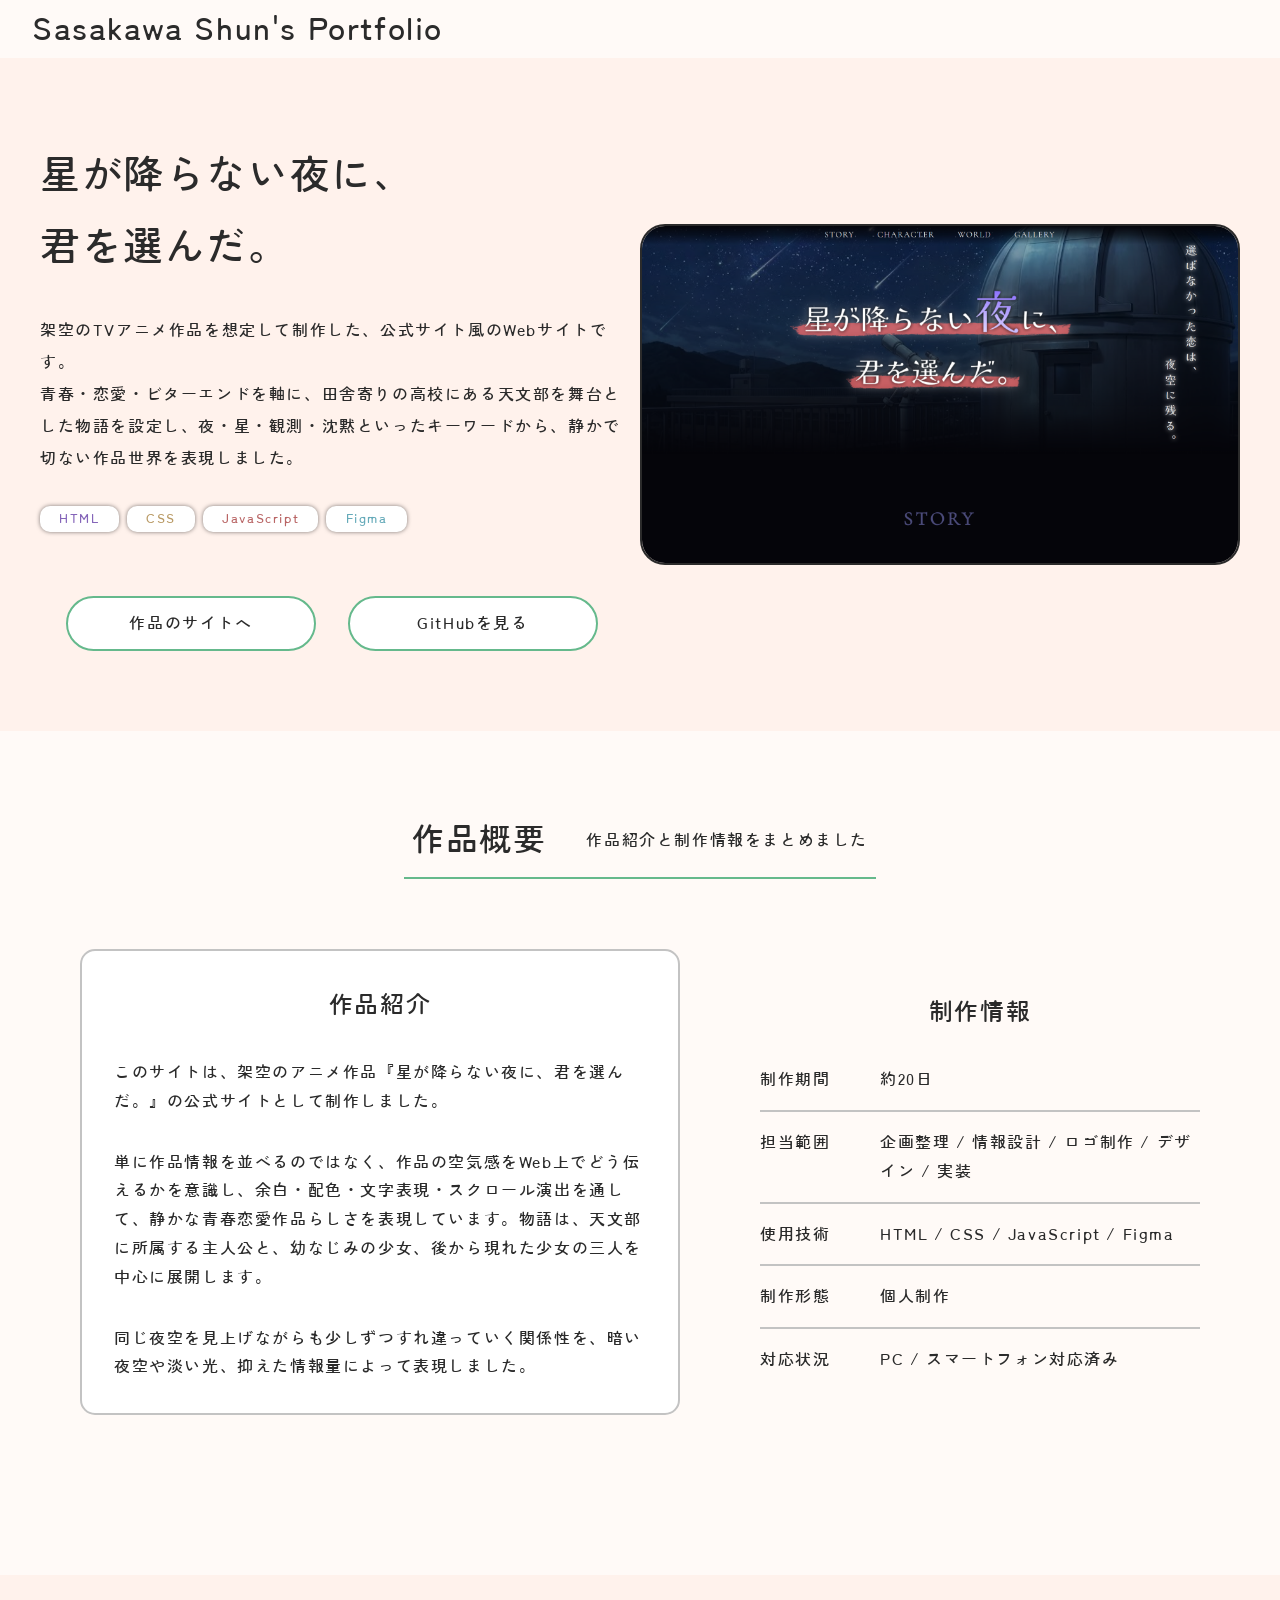
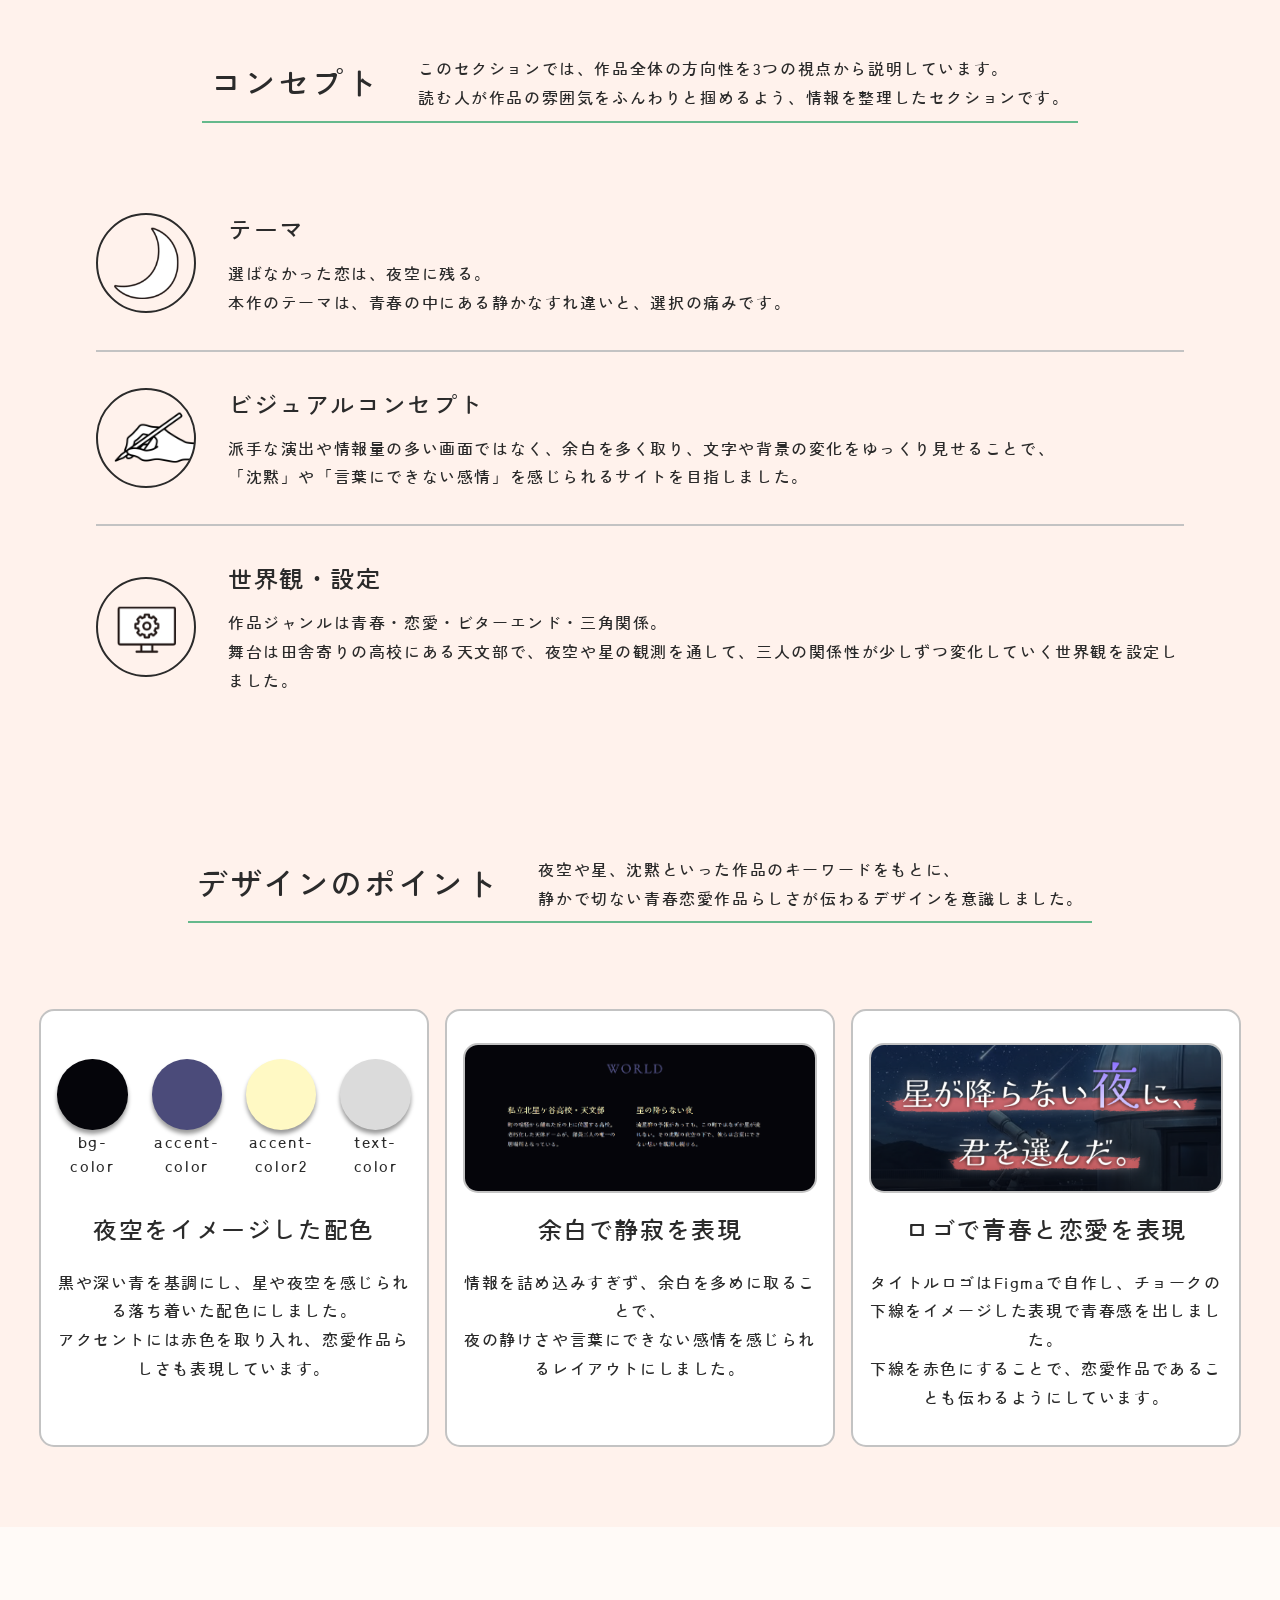
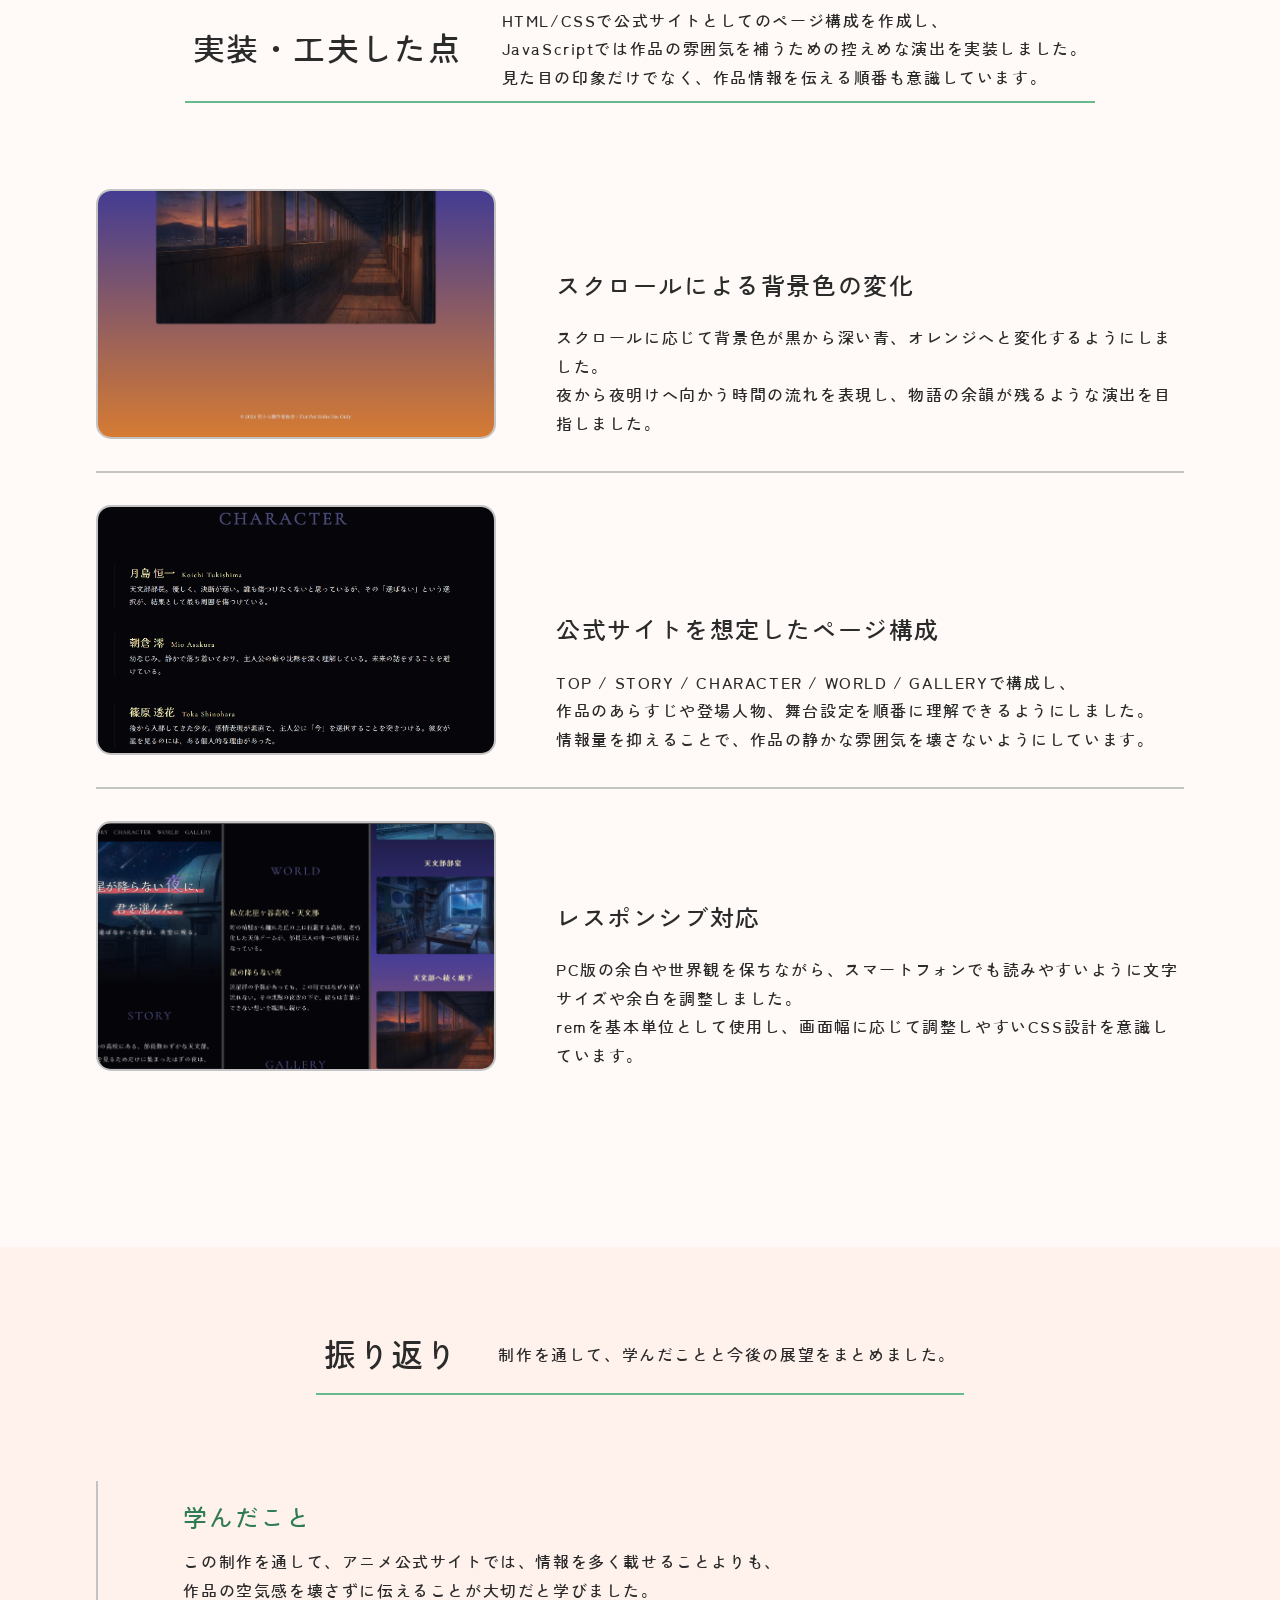
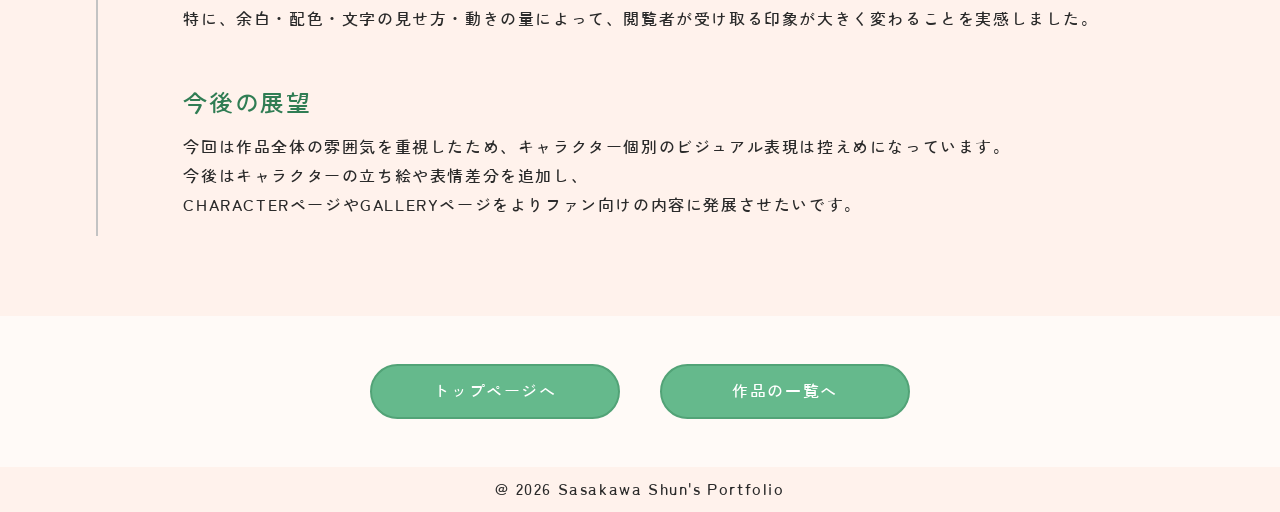
==== work-hosikimi.html @ 23221637 "Add work-hosikimi.html" ====
<!DOCTYPE html>
<html lang="ja">
    <head>
        <meta charset="UTF-8">
        <meta name="viewport" content="width=device-width, initial-scale=1.0">
        <title>星が降らない夜に、君を選んだ。 | Sasakawa Shun's Portfolio</title>
        <link rel="stylesheet" href="css/style.css">
        <link rel="stylesheet" href="css/work-detail.css">
        <script src="js/main.js"></script>
        <meta name="description" content="架空アニメ作品のHP『星が降らない夜に、君を選んだ。』の作品詳細ページです。作品概要、課題設定、検索体験の工夫、実装内容、制作を通して学んだことを掲載しています。">
    </head>
    <body>
        <header class="header"><a href="index.html"><span class="header__title">Sasakawa Shun's Portfolio</span></a></header>
        <main>
            <section class="hero background--change work-detail-hero" id="hero">
                <div class="hero__inner">
                    <div class="hero__body work-detail-hero__body">
                        <!-- <a class="hero__top--button" href="index.html">
                            <div class="top--button__inner">
                                <span class="top--button__text">Top</span>
                                <img src="images/Arrow 1.svg" alt="">
                            </div>
                        </a> -->
                        <div class="hero__sentence work-detail-hero__sentence">
                            <h1 class="hero__title work-detail-hero__title">星が降らない夜に、<br>君を選んだ。</h1>
                            <p class="hero__text">架空のTVアニメ作品を想定して制作した、公式サイト風のWebサイトです。<br class="pc-br">
                                青春・恋愛・ビターエンドを軸に、田舎寄りの高校にある天文部を舞台とした物語を設定し、夜・星・観測・沈黙といったキーワードから、静かで切ない作品世界を表現しました。
                            </p>
                            <div class="work-card__tags">
                                <span class="work-card__tag tag--html">HTML</span>
                                <span class="work-card__tag tag--css">CSS</span>
                                <span class="work-card__tag tag--js">JavaScript</span>
                                <span class="work-card__tag tag--figma">Figma</span>
                            </div>
                            <div class="hero__buttons work-detail-hero__buttons">
                                <a class="button button--reverse work-detail-hero__button" href="https://shun299.github.io/hosi_kimi/" target="_blank" rel="noopener noreferrer">作品のサイトへ</a>
                                <a class="button button--reverse work-detail-hero__button" href="https://github.com/Shun299/hosi_kimi" target="_blank" rel="noopener noreferrer">GitHubを見る</a>
                            </div>
                        </div>
                        <div class="hero__image work-detail-hero__image"><img src="images/hosikimi.png" alt="星が降らない夜に、君を選んだ。のスクリーンショット"></div>
                    </div>
                </div>
            </section>
            <section class="work-detail work-overview">
                <div class="section-heading work-detail__section-heading">
                    <h2 class="work-detail__section-heading--title">作品概要</h2>
                    <p>作品紹介と制作情報をまとめました</p>
                </div>
                <div class="work-overview__inner">
                    <div class="work-overview__intro">
                        <h3 class="work-overview__intro-title">作品紹介</h3>
                        <p class="work-overview__intro-text">このサイトは、架空のアニメ作品『星が降らない夜に、君を選んだ。』の公式サイトとして制作しました。</p>
                        <p class="work-overview__intro-text">単に作品情報を並べるのではなく、作品の空気感をWeb上でどう伝えるかを意識し、余白・配色・文字表現・スクロール演出を通して、静かな青春恋愛作品らしさを表現しています。物語は、天文部に所属する主人公と、幼なじみの少女、後から現れた少女の三人を中心に展開します。</p>
                        <p class="work-overview__intro-text">同じ夜空を見上げながらも少しずつすれ違っていく関係性を、暗い夜空や淡い光、抑えた情報量によって表現しました。</p>
                    </div>
                    <div class="work-overview__info">
                        <h3 class="work-overview__info-title">制作情報</h3>
                        <dl class="work-overview__list">
                            <div  class="work-overview__item">
                                <dt class="work-overview__term">制作期間</dt>
                                <dd class="work-overview__description">約20日</dd>
                            </div>
                            <div  class="work-overview__item">
                                <dt class="work-overview__term">担当範囲</dt>
                                <dd class="work-overview__description">企画整理 / 情報設計 / ロゴ制作 / デザイン / 実装</dd>
                            </div>
                            <div  class="work-overview__item">
                                <dt class="work-overview__term">使用技術</dt>
                                <dd class="work-overview__description">HTML / CSS / JavaScript / Figma</dd>
                            </div>
                            <div  class="work-overview__item">
                                <dt class="work-overview__term">制作形態</dt>
                                <dd class="work-overview__description">個人制作</dd>
                            </div>
                            <div  class="work-overview__item">
                                <dt class="work-overview__term">対応状況</dt>
                                <dd class="work-overview__description">PC / スマートフォン対応済み</dd>
                            </div>
                        </dl>
                    </div>
                </div>
            </section>
            <section class="work-detail background--change work-problem">
                <div class="section-heading work-detail__section-heading">
                    <h2 class="work-detail__section-heading--title">コンセプト</h2>
                    <p>このセクションでは、作品全体の方向性を3つの視点から説明しています。<br>読む人が作品の雰囲気をふんわりと掴めるよう、情報を整理したセクションです。
                    </p>
                </div>
                <div class="work-problem__inner">
                    <div class="work-problem__card">
                        <div class="work-problem__card--icon"><img src="images/hosikimi-theme.svg" alt=""></div>
                        <div class="work-problem__card--description">
                            <h3 class="work-problem__card--title">テーマ</h3>
                            <p class="work-problem__card--text">選ばなかった恋は、夜空に残る。<br>本作のテーマは、青春の中にある静かなすれ違いと、選択の痛みです。
                            </p>
                        </div>
                    </div>
                    <div class="work-problem__card">
                        <div class="work-problem__card--icon"><img src="images/hosikimi_pen.svg" alt=""></div>
                        <div class="work-problem__card--description">
                            <h3 class="work-problem__card--title">ビジュアルコンセプト</h3>
                            <p class="work-problem__card--text">派手な演出や情報量の多い画面ではなく、余白を多く取り、文字や背景の変化をゆっくり見せることで、<br>「沈黙」や「言葉にできない感情」を感じられるサイトを目指しました。
                            </p>
                        </div>
                    </div>
                    <div class="work-problem__card">
                        <div class="work-problem__card--icon"><img src="images/hosikimi-option.svg" alt=""></div>
                        <div class="work-problem__card--description">
                            <h3 class="work-problem__card--title">世界観・設定</h3>
                            <p class="work-problem__card--text">作品ジャンルは青春・恋愛・ビターエンド・三角関係。<br>舞台は田舎寄りの高校にある天文部で、夜空や星の観測を通して、三人の関係性が少しずつ変化していく世界観を設定しました。
                            </p>
                        </div>
                    </div>
                </div>
            </section>
            <section class="work-detail background--change work-design-feature">
                <div class="section-heading work-detail__section-heading">
                    <h2 class="work-detail__section-heading--title">デザインのポイント</h2>
                    <p>夜空や星、沈黙といった作品のキーワードをもとに、<br class="pc-br">静かで切ない青春恋愛作品らしさが伝わるデザインを意識しました。
                    </p>
                </div>
                <div class="work-design-feature__inner">
                    <div class="work-design-feature__card hover-lift">
                        <div class="work-design-feature__visual">
                            <div class="work-design-feature__color-palette">
                                <div class="work-design-feature__color-item">
                                    <span class="work-design-feature__color work-design-feature__color--hosikimi-bg"></span>
                                    <span class="work-design-feature__color-name">bg-<br>color</span>
                                </div>
                                <div class="work-design-feature__color-item">
                                    <span class="work-design-feature__color work-design-feature__color--hosikimi-accent"></span>
                                    <span class="work-design-feature__color-name">accent-<br>color</span>
                                </div>
                                <div class="work-design-feature__color-item">
                                    <span class="work-design-feature__color work-design-feature__color--hosikimi-accent2"></span>
                                    <span class="work-design-feature__color-name">accent-<br>color2</span>
                                </div>
                                <div class="work-design-feature__color-item">
                                    <span class="work-design-feature__color work-design-feature__color--hosikimi-text"></span>
                                    <span class="work-design-feature__color-name">text-<br>color</span>
                                </div>

                            </div>
                        </div>
                        <h3 class="work-design-feature__card--title">夜空をイメージした配色</h3>
                        <p class="work-design-feature__card--text">黒や深い青を基調にし、星や夜空を感じられる落ち着いた配色にしました。<br class="pc-br">
                            アクセントには赤色を取り入れ、恋愛作品らしさも表現しています。
                        </p>
                    </div>
                    <div class="work-design-feature__card hover-lift">
                        <div class="work-design-feature__visual">
                            <div class="work-design-feature__card--img"><img src="images/hosikimi-margin.png" alt="余白のスクリーンショット"></div>
                        </div>
                        <h3 class="work-design-feature__card--title">余白で静寂を表現</h3>
                        <p class="work-design-feature__card--text">情報を詰め込みすぎず、余白を多めに取ることで、<br class="pc-br">
                            夜の静けさや言葉にできない感情を感じられるレイアウトにしました。
                        </p>
                    </div>
                    <div class="work-design-feature__card hover-lift">
                        <div class="work-design-feature__visual">
                            <div class="work-design-feature__card--img"><img src="images/hosikimi_title.png" alt="星が降らない夜に、君を選んだ。のロゴのスクリーンショット"></div>
                        </div>
                        <h3 class="work-design-feature__card--title">ロゴで青春と恋愛を表現</h3>
                        <p class="work-design-feature__card--text">タイトルロゴはFigmaで自作し、チョークの下線をイメージした表現で青春感を出しました。<br class="pc-br">
                            下線を赤色にすることで、恋愛作品であることも伝わるようにしています。
                        </p>
                    </div>
                </div>
            </section>
            <section class="work-detail work-ingenuity">
                <div class="section-heading work-detail__section-heading">
                    <h2 class="work-detail__section-heading--title">実装・工夫した点</h2>
                    <p>HTML/CSSで公式サイトとしてのページ構成を作成し、<br class="pc-br">
                        JavaScriptでは作品の雰囲気を補うための控えめな演出を実装しました。<br class="pc-br">
                        見た目の印象だけでなく、作品情報を伝える順番も意識しています。
                    </p>
                </div>
                <div class="work-ingenuity__inner">
                    <div class="work-ingenuity__card">
                        <div class="work-ingenuity__card--img"><img src="images/change-background.png" alt="スクロールによる背景色の変化のスクリーンショット"></div>
                        <div class="work-ingenuity__card-body">
                            <h3 class="work-ingenuity__card--title">スクロールによる背景色の変化</h3>
                            <p class="work-ingenuity__card-text">スクロールに応じて背景色が黒から深い青、オレンジへと変化するようにしました。<br>
                                夜から夜明けへ向かう時間の流れを表現し、物語の余韻が残るような演出を目指しました。
                            </p>
                        </div>
                    </div>
                    <div class="work-ingenuity__card">
                        <div class="work-ingenuity__card--img"><img src="images/hosikimi-pages.png" alt="ページ構成のスクリーンショット"></div>
                        <div class="work-ingenuity__card-body">
                            <h3 class="work-ingenuity__card--title">公式サイトを想定したページ構成</h3>
                            <p class="work-ingenuity__card-text">TOP / STORY / CHARACTER / WORLD / GALLERYで構成し、<br class="pc-br">
                                作品のあらすじや登場人物、舞台設定を順番に理解できるようにしました。<br>
                                情報量を抑えることで、作品の静かな雰囲気を壊さないようにしています。
                            </p>
                        </div>
                    </div>
                    <div class="work-ingenuity__card">
                        <div class="work-ingenuity__card--img"><img src="images/hosikimi-smartphone.png" alt="レスポンシブ対応のスクリーンショット"></div>
                        <div class="work-ingenuity__card-body">
                            <h3 class="work-ingenuity__card--title">レスポンシブ対応</h3>
                            <p class="work-ingenuity__card-text">PC版の余白や世界観を保ちながら、スマートフォンでも読みやすいように文字サイズや余白を調整しました。<br>
                                remを基本単位として使用し、画面幅に応じて調整しやすいCSS設計を意識しています。
                            </p>
                        </div>
                    </div>
                </div>
            </section>
            <section class="work-detail background--change work-review">
                <div class="section-heading work-detail__section-heading">
                    <h2 class="work-detail__section-heading--title">振り返り</h2>
                    <p>制作を通して、学んだことと今後の展望をまとめました。</p>
                </div>
                <div class="work-review__inner">
                    <div class="work-review__learned">
                        <h3 class="work-review__title">学んだこと</h3>
                        <p class="work-review__text">この制作を通して、アニメ公式サイトでは、情報を多く載せることよりも、<br class="pc-br">
                            作品の空気感を壊さずに伝えることが大切だと学びました。<br>
                            特に、余白・配色・文字の見せ方・動きの量によって、閲覧者が受け取る印象が大きく変わることを実感しました。
                        </p>
                    </div>
                    <div class="work-review__future">
                        <h3 class="work-review__title">今後の展望</h3>
                        <p class="work-review__text">今回は作品全体の雰囲気を重視したため、キャラクター個別のビジュアル表現は控えめになっています。<br>
                            今後はキャラクターの立ち絵や表情差分を追加し、<br class="pc-br">
                            CHARACTERページやGALLERYページをよりファン向けの内容に発展させたいです。
                        </p>
                    </div>
                </div>
            </section>
            <div class="work-detail__buttons">
                <a class="button work-detail__button" href="index.html">トップページへ</a>
                <a class="button work-detail__button" href="index.html#works">作品の一覧へ</a>
            </div>
        </main>
        <footer class="footer background--change">@ 2026 Sasakawa Shun's Portfolio</footer>
    </body>
</html>
---- css/style.css ----
*,
*::before,
*::after {
    margin: 0;
    padding: 0;
    box-sizing: border-box;
}

@font-face {
    font-family: "Higure Gothic M";
    src: url("../fonts/HigureGothic-Medium.ttf") format("truetype");
}

:root {
    --color--bg: #FFFAF7;
    --color--bg-change: #FFF2EC;
    --color--text: #2B2B2B;
    --color--button: #65B98C;
    --color--button-text: #fff;
    --color--tag-html: #8565B9;
    --color--tag-css: #B99A65;
    --color--tag-js: #B96565;
    --color--tag-figma: #65AAB9;

    --font-main: "Higure Gothic M", sans-serif;

    --shadow-card: 0 0 4px 0 rgba(0, 0, 0, 0.5);
}

body {
    font-family: var(--font-main);
    color: var(--color--text);
    background-color: var(--color--bg);
    line-height: 1.8;
    letter-spacing: 0.1em;
    margin: 0;
}

h1,
h2,
h3,
h4,
h5,
h6 {
    font-size: inherit;
    font-weight: inherit;
}

img {
    max-width: 100%;
    height: auto;
    display: block;
}

a {
    color: inherit;
    text-decoration: none;
}

ul {
    list-style: none;
}

.header__title {
    font-size: 2rem;
    margin-left: 2rem;
}

.background--change {
    background-color: var(--color--bg-change);
}

section {
    padding: 5rem 0;
}

.hero {
    padding: 7rem 5rem;
}

.hero__inner {
    display: grid;
    gap: 5rem;
}

.hero__body {
    display: grid;
    gap: 1rem;
    grid-template-columns: minmax(0, 1fr) minmax(0, 440px);
    position: relative;
    align-items: center;
}

.hero__greeting {
    position: absolute;
    top: -30px;
    left: -50px;
}

.hero__title {
    font-size: 2.5rem;
    margin-bottom: 1.5rem;
}

.hero__text {
    line-height: 2;
}

.hero__image {
    position: relative;
    width: 440px;
    max-width: 100%;
    z-index: 1;
}

.top-hero__image::after {
    content: "";
    position: absolute;
    width: 400px;
    height: 350px;
    background-image: url(../images/pattern_hero.svg);
    background-repeat: no-repeat;
    background-size: contain;
    background-position: center;
    z-index: -1;
    top: -24px;
    right: -15px;
}

.hero__buttons {
    display: flex;
    flex-wrap: wrap;
    justify-content: center;
    gap: 3rem;
}

.button {
    background-color: var(--color--button);
    color: var(--color--button-text);
    display: inline-grid;
    place-items: center;
    min-width: 200px;
    min-height: 55px;
    border-radius: 500px;
    text-align: center;
    transition: transform 0.3s ease, box-shadow 0.3s ease;
    border: solid 2px #52A377;
}

.button:hover {
    transform: translateY(-3px);
    box-shadow: 0 8px 16px rgba(0, 0, 0, 0.2);
}

.button--reverse {
    background-color: var(--color--button-text);
    color: var(--color--text);
    border: solid 2px var(--color--button);
}

.section-heading {
    display: grid;
    justify-items: center;
}

.section-heading__label,
.work-card__tag {
    display: inline-grid;
    place-items: center;
    text-align: center;
    min-width: fit-content;
    color: var(--color--button);
    background-color: var(--color--button-text);
    padding: .1rem 1.2rem;
    border-radius: 10px;
    box-shadow: var(--shadow-card);
}

.section-heading__title {
    display: inline-block;
    font-size: 2rem;
    position: relative;
}

.section-heading__title::after {
    content: "";
    position: absolute;
    height: 2px;
    width: 100%;
    background-color: var(--color--button);
    bottom: -2px;
    left: 0;
}

.works {
    display: grid;
    place-items: center;
}

.works__list {
    display: grid;
    width: 100%;
    grid-template-columns: repeat(3, minmax(0, 400px));
    justify-content: center;
    gap: 1rem;
    margin: 4rem 0;
    padding: 0 1rem;
}

.work-card {
    width: 100%;
    max-width: 400px;
    padding: 1rem;
    background-color: var(--color--button-text);
    border-radius: 15px;
    border: 2px solid #C3C3C3;
    transition: transform 0.3s ease, box-shadow 0.3s ease;
}

.hover-lift:hover {
    transform: translateY(-4px);
    box-shadow: 0 8px 16px rgba(0, 0, 0, 0.2);
}

.work-card__image {
    border-radius: 15px;
    overflow: hidden;
}

.work-card__image img {
    width: 100%;
}

.work-card__body {
    display: grid;
    gap: 1rem;
    height: 100%;
    grid-template-rows: auto auto auto 1fr auto;
}

.work-card__tags {
    display: flex;
    flex-wrap: wrap;
    font-size: 13px;
    gap: .5rem;
}

.tag--html {
    color: var(--color--tag-html);
}

.tag--css {
    color: var(--color--tag-css);
}

.tag--js {
    color: var(--color--tag-js);
}

.tag--figma {
    color: var(--color--tag-figma);
}

.work-card__title {
    font-size: 1.5rem;
    position: relative;
    display: inline-block;
}

.work-card__title::after {
    content: "";
    position: absolute;
    height: 2px;
    width: 100%;
    background-color: var(--color--button);
    bottom: -2px;
    left: 0;
}

.work-card__buttons {
    display: flex;
    flex-wrap: wrap;
    gap: 1rem;
    margin-top: 1.5rem;
    justify-content: space-evenly;
    align-self: end;
}

.work-card__button {
    min-width: 170px;
}

.profile__card {
    display: grid;
    gap: 3rem;
    align-items: center;
    grid-template-columns: 200px 1fr;
    background-color: var(--color--button-text);
    border-radius: 15px;
    border: 2px solid #C3C3C3;
    margin: 4rem;
    padding: 3rem 2rem;
}

.profile__name {
    font-size: 2rem;
}

.profile__meta {
    margin-bottom: 3rem;
}

.skills__list {
    display: grid;
    grid-template-columns: repeat(3, minmax(0, 200px));
    place-content: center;
    gap: 2rem;
    padding: 5rem;
}

.skills__item {
    display: flex;
    gap: 1rem;
    padding: .5rem 1rem;
    height: fit-content;
    max-width: 200px;
    border: solid 2px #C3C3C3;
    border-radius: 15px;
    background-color: var(--color--button-text);
    align-items: center;
}

.skills__icon {
    height: 32px;
}

.contact__list {
    display: grid;
    grid-template-columns: 1fr 1fr;
    margin: 5rem 0;
    padding: 0 5rem;
    gap: 3rem;
}

.contact__item {
    display: grid;
    grid-template-columns: 70px 1fr;
    align-items: center;
    gap: 2rem;
    padding: 1rem 2rem;
    background-color: var(--color--bg);
    border: solid 2px var(--color--button);
    border-radius: 15px;
}

.contact__icon {
    height: 70px;
}

.contact__title {
    font-size: 1.5rem;
}

.contact__link {
    border-bottom: 1.5px solid var(--color--text);
}

.footer {
    text-align: center;
    padding: .5rem 0;
}

@media (max-width: 960px) {
    .header__title {
        display: inline-block;
        font-size: 1.5rem;
        margin-left: 1.5rem;
        margin-right: 1.5rem;
    }

    section {
        padding: 4rem 0;
    }

    .hero {
        padding: 5rem 2rem;
    }

    .hero__inner {
        gap: 3rem;
    }

    .hero__body {
        grid-template-columns: minmax(0, 1fr);
        justify-items: center;
        text-align: center;
    }

    .hero__sentence,
    .profile__body,
    .contact__body {
        min-width: 0;
    }

    .hero__greeting {
        left: 0;
        width: min(180px, 45vw);
    }

    .hero__title {
        font-size: clamp(2rem, 5vw, 2.5rem);
    }

    .hero__image {
        width: min(440px, 100%);
    }

    .top-hero__image::after {
        width: min(400px, 92vw);
        height: min(350px, 72vw);
        right: 0;
    }

    .hero__buttons {
        flex-wrap: wrap;
        gap: 1rem 1.5rem;
    }

    .button {
        min-width: min(200px, 100%);
        padding: 0.5rem 1.5rem;
    }

    .works__list {
        grid-template-columns: repeat(2, minmax(0, 400px));
        width: 100%;
        max-width: 860px;
        gap: 1.5rem;
    }

    .work-card {
        max-width: none;
    }

    .work-card__buttons {
        flex-wrap: wrap;
        gap: 1rem;
        justify-content: center;
    }

    .profile__card {
        grid-template-columns: minmax(120px, 180px) minmax(0, 1fr);
        margin: 4rem 2rem;
    }

    .skills__list {
        grid-template-columns: repeat(2, minmax(0, 220px));
        padding: 4rem 2rem;
    }

    .skills__item {
        width: 100%;
        max-width: none;
    }

    .contact__list {
        grid-template-columns: minmax(0, 1fr);
        padding: 0 2rem;
    }
}

@media (max-width: 640px) {
    body {
        line-height: 1.7;
        letter-spacing: 0.06em;
    }

    .header__title {
        font-size: 1.1rem;
        margin: 0.75rem 1rem;
    }

    section {
        padding: 3rem 0;
    }

    .section-heading__title {
        font-size: 1.6rem;
    }

    .hero {
        padding: 4rem 1rem;
    }

    .hero__inner {
        gap: 2.5rem;
    }

    .hero__body {
        gap: 2rem;
    }

    .hero__greeting {
        position: static;
        width: min(160px, 55vw);
        margin: 0 auto 1rem;
    }

    .hero__title {
        font-size: clamp(1.6rem, 8vw, 2rem);
        line-height: 1.5;
    }

    .hero__text {
        font-size: 0.95rem;
        line-height: 1.9;
        text-align: left;
    }

    .hero__image {
        width: min(360px, 100%);
    }

    .top-hero__image::after {
        width: 100%;
        height: 100%;
        top: -5%;
        right: 0;
    }

    .hero__buttons,
    .work-card__buttons {
        flex-direction: column;
        align-items: stretch;
    }

    .button,
    .work-card__button {
        width: 100%;
        min-width: 0;
        min-height: 50px;
    }

    .works__list {
        grid-template-columns: minmax(0, 1fr);
        margin: 3rem 0;
        padding: 0 1rem;
    }

    .work-card__tags {
        flex-wrap: wrap;
    }

    .profile__card {
        grid-template-columns: minmax(0, 1fr);
        justify-items: center;
        text-align: left;
        gap: 2rem;
        margin: 3rem 1rem;
        padding: 2rem 1rem;
    }

    .profile__icon {
        width: min(180px, 55vw);
    }

    .profile__name,
    .profile__meta {
        text-align: center;
    }

    .profile__name {
        font-size: 1.6rem;
    }

    .profile__meta {
        margin-bottom: 2rem;
    }

    .skills__list {
        grid-template-columns: minmax(0, 1fr);
        gap: 1rem;
        padding: 3rem 1rem;
    }

    .skills__item {
        justify-content: center;
        min-height: 58px;
    }

    .contact__list {
        margin: 3rem 0;
        padding: 0 1rem;
        gap: 1.5rem;
    }

    .contact__item {
        grid-template-columns: minmax(0, 1fr);
        justify-items: center;
        gap: 1rem;
        padding: 1.5rem 1rem;
        text-align: center;
    }

    .contact__icon {
        height: 56px;
    }

    .contact__title {
        font-size: 1.25rem;
    }

    .contact__link {
        overflow-wrap: anywhere;
    }

    .footer {
        padding: 1rem;
        font-size: 0.85rem;
    }
}
---- css/work-detail.css ----
.work-detail-hero {
    padding: 5rem 2.5rem;
}

.work-detail-hero__body {
    grid-template-columns: 1fr 600px;
}

/* .hero__top--button {
    position: absolute;
    top: -70px;
    left: 0;
}

.top--button__inner {
    position: relative;
}

.top--button__text {
    position: absolute;
    top: 0;
    right: 0;
} */

.work-detail-hero__image {
    width: 600px;
    overflow: hidden;
    border-radius: 25px;
    border: 2px solid var(--color--text);
}

.work-detail-hero__image img {
    width: 100%;
    height: 100%;
    object-fit: cover;
}

.work-detail-hero__sentence {
    display: grid;
    gap: 2rem;
}

.work-detail-hero__title {
    margin: 0;
}

.work-detail-hero__buttons {
    margin-top: 2rem;
    gap: 2rem;
}

.work-detail-hero__button,
.work-detail__button {
    min-width: 250px;
    min-height: 55px;
}

/* 作品概要セクション */

.work-overview__inner {
    display: grid;
    grid-template-columns: 600px auto;
    align-items: center;
    justify-content: center;
    gap: 5rem;
    margin-top: 5rem;
    padding: 0  5rem 5rem;
}

.work-overview__intro {
    display: grid;
    gap: 2rem;
    height: fit-content;
    padding: 2rem;
    background-color: var(--color--button-text);
    border-radius: 15px;
    border: 2px solid #C3C3C3;
}

.work-overview__intro-title {
    text-align: center;
}

.work-overview__info {
    display: grid;
    height: fit-content;
}

.work-overview__intro-title,
.work-overview__info-title,
.work-review__review-title {
    font-size: 1.5rem;
}

.work-overview__list {
    display: grid;
    gap: 1rem;
}

.work-overview__item {
    display: grid;
    grid-template-columns: 120px 1fr;
}

.work-overview__item:not(:last-child) {
    border-bottom: 2px solid #C3C3C3;
    padding-bottom: 1rem;
}

.work-overview__info-title {
    text-align: center;
    margin-bottom: 2rem;
}


/* 課題セクション */
.work-detail__section-heading {
    position: relative;
    width: fit-content;
    grid-template-columns: auto 1fr;
    align-items: center;
    margin: 0 auto;
    gap: 2.5rem;
}

.work-detail__section-heading::after {
    content: "";
    position: absolute;
    height: 2px;
    width: calc(100% + 16px);
    background-color: var(--color--button);
    bottom: -10px;
    left: -8px;
}

.work-detail__section-heading--title {
    font-size: 2rem;
}

.work-problem__inner {
    display: grid;
    margin: 6rem 6rem 0;
    gap: 2rem;
    place-content: center;
}

.work-problem__card {
    display: grid;
    grid-template-columns: 100px 1fr;
    gap: 2rem;
    align-items: center;
}

.work-problem__card:not(:last-child) {
    border-bottom: 2px solid #C3C3C3;
    padding-bottom: 2rem;
}

.work-problem__card--description {
    display: grid;
    gap: .5rem;
}

.work-problem__card--title {
    font-size: 1.5rem;
}

/* 解決方針セクション */

.work-solution__inner {
    display: grid;
    grid-template-columns: repeat(2, minmax(0, 450px));
    gap: 1.5rem;
    place-content: center;
    margin-top: 6rem;
}

.work-solution__inner--3col {
    grid-template-columns: repeat(3, minmax(0, 350px));
}

.work-solution__card {
    display: grid;
    position: relative;
    background-color: var(--color--button-text);
    gap: 1rem;
    padding: 2rem;
    min-height: 250px;
    text-align: center;
    border-radius: 15px;
    border: 2px solid #C3C3C3;
}

.work-solution__card--number {
    position: absolute;
    top: 0;
    left: 50%;
    transform: translateX(-50%);
    font-size: 1.5rem;
    color: var(--color--button);
}

.work-solution__card--title {
    font-size: 2.25rem;
}

.work-solution__card--long-title {
    font-size: 1.5rem;
}

/* デザインのポイントセクション */

.work-design-feature__inner {
    display: grid;
    grid-template-columns: repeat(3, minmax(0, 390px));
    justify-content: center;
    gap: 1rem;
    margin-top: 6rem;
    width: 100%;
}

.work-design-feature__inner--2col {
    grid-template-columns: repeat(2, minmax(0, 390px));
    gap: 2rem;
}

.work-design-feature__card {
    display: grid;
    grid-template-rows: 150px auto 1fr;
    min-height: 400px;
    gap: 1rem;
    padding: 2rem 1rem;
    justify-items: center;
    background-color: var(--color--button-text);
    text-align: center;
    border-radius: 15px;
    border: 2px solid #C3C3C3;
    transition: transform 0.3s ease, box-shadow 0.3s ease;
}

.work-design-feature__visual {
    display: grid;
    place-items: center;
    height: 150px;
    width: 100%;
}

.work-design-feature__color-palette {
    display: flex;
    gap: 1.5rem;
}

.work-design-feature__color-item {
    display: grid;
    justify-items: center;
}

.work-design-feature__color {
    display: block;
    width: 4.4rem;
    aspect-ratio: 1;
    border-radius: 50%;
    box-shadow: 0 4px 4px rgba(0, 0, 0, 0.4);
}

/* 甘彩堂の色パレッド */
.work-design-feature__color--kansaido-bg {
    background-color: #F5F1E8;
}

.work-design-feature__color--kansaido-accent {
    background-color: #209F4B;
}

.work-design-feature__color--kansaido-text {
    background-color: #2B2B2B;
}

/* ふくナビの色パレッド */
.work-design-feature__color--hukunavi-bg {
    background-color: #FFF5E7;
}

.work-design-feature__color--hukunavi-accent {
    background-color: #FF9500;
}

.work-design-feature__color--hukunavi-text {
    background-color: #333333;
}

/* 星君の色パレッド */
.work-design-feature__color--hosikimi-bg {
    background-color: #05050A;
}

.work-design-feature__color--hosikimi-accent {
    background-color: #4B4B7A;
}

.work-design-feature__color--hosikimi-accent2 {
    background-color: #FFF9C4;
}

.work-design-feature__color--hosikimi-text {
    background-color: #DBDBDB;
}

.work-design-feature__color-name {
    line-height: 1.5;
}

.work-design-feature__card--img {
    width: 100%;
    height: 100%;
    overflow: hidden;
    border-radius: 15px;
    border: 2px solid #C3C3C3;
}

.work-design-feature__card--img img {
    width: 100%;
    height: 100%;
    object-fit: cover;
}

.work-design-feature__card--logo {
    width: 140px;
    aspect-ratio: 1;
}

.work-design-feature__card--title {
    font-size: 1.5rem;
}

/* 実装・工夫した点セクション */

.work-ingenuity__inner {
    display: grid;
    justify-content: center;
    margin: 6rem;
    gap: 2rem;
}

.work-ingenuity__card {
    display: grid;
    grid-template-columns: 400px 1fr;
    gap: 3.75rem;
}

.work-ingenuity__card--img {
    width: 400px;
    height: 250px;
    overflow: hidden;
    border-radius: 15px;
    border: 2px solid #C3C3C3;
}

.work-ingenuity__card--img img {
    width: 100%;
    height: 100%;
    object-fit: cover;
}

.work-ingenuity__card-body {
    display: grid;
    grid-template-rows: 1fr auto;
    gap: 1rem;
    align-items: end;
}

.work-ingenuity__card--title {
    font-size: 24px;
}

.work-ingenuity__card:not(:last-child) {
    border-bottom: 2px solid #C3C3C3;
    padding-bottom: 2rem;
}

/* 振り返りセクション */

.work-review__inner {
    display: grid;
    justify-content: center;
    gap: 3rem;
    margin-top: 6rem;
    padding: 1rem 1rem;
    margin: 6rem 6rem 0;
    border-left: 2px solid #C3C3C3;
}

.work-review__title {
    font-size: 1.5rem;
    color: #307D54;
    margin-bottom: .5rem;
}

.work-detail__buttons {
    display: flex;
    justify-content: center;
    padding: 3rem;
    gap: 2.5rem;
}

@media (max-width: 960px) {
    .work-detail-hero__body,
    .work-overview__inner {
        grid-template-columns: 1fr;
    }

    .work-detail-hero__image {
        width: 100%;
    }

    .work-overview__info {
        width: auto;
    }
}

@media (max-width: 640px) {
    .pc-br {
        display: none;
    }

    .work-detail__section-heading {
        grid-template-columns: minmax(0,1fr);
        margin: 0 2rem;
    }

    .work-overview__inner {
        grid-template-columns: 1fr;
        padding: 0 2rem;
    }

    .work-overview__info {
        gap: 1rem;
        padding: 2rem 1rem;
    }

    .work-overview__item {
        grid-template-columns: 1fr;
        gap: .5rem;
    }

    .work-overview__description {
        margin-left: 1rem;
    }

    .work-problem__inner {
        margin: 6rem 3rem 0;
    }

    .work-problem__card {
        grid-template-columns: 1fr;
        text-align: center;
    }

    .work-problem__card--icon {
        margin: 0 auto;
    }

    .work-problem__card--text {
        text-align: start;
    }

    .work-solution__inner {
        grid-template-columns: minmax(0, 450px);
        padding: 0 2rem;
    }

    .work-solution__card {
        padding: 2rem 1rem;
    }

    .work-design-feature__inner {
        grid-template-columns: minmax(0, 390px);
        padding: 0 2rem;
    }

    .work-design-feature__color-item {
        gap: 1rem;
    }

    .work-ingenuity__inner {
        margin: 6rem 0 0;
        padding: 0 2rem;
    }
    
    .work-ingenuity__card {
        grid-template-columns: 1fr;
        gap: 2rem;
    }

    .work-ingenuity__card--img {
        max-width: 300px;
        width: 100%;
    }
    
    .work-review__inner {
        padding: 1rem 2rem;
        margin: 6rem 2rem;
    }

    .work-detail__buttons {
        flex-direction: column;
        align-items: center;
        gap: 2rem;
    }
}
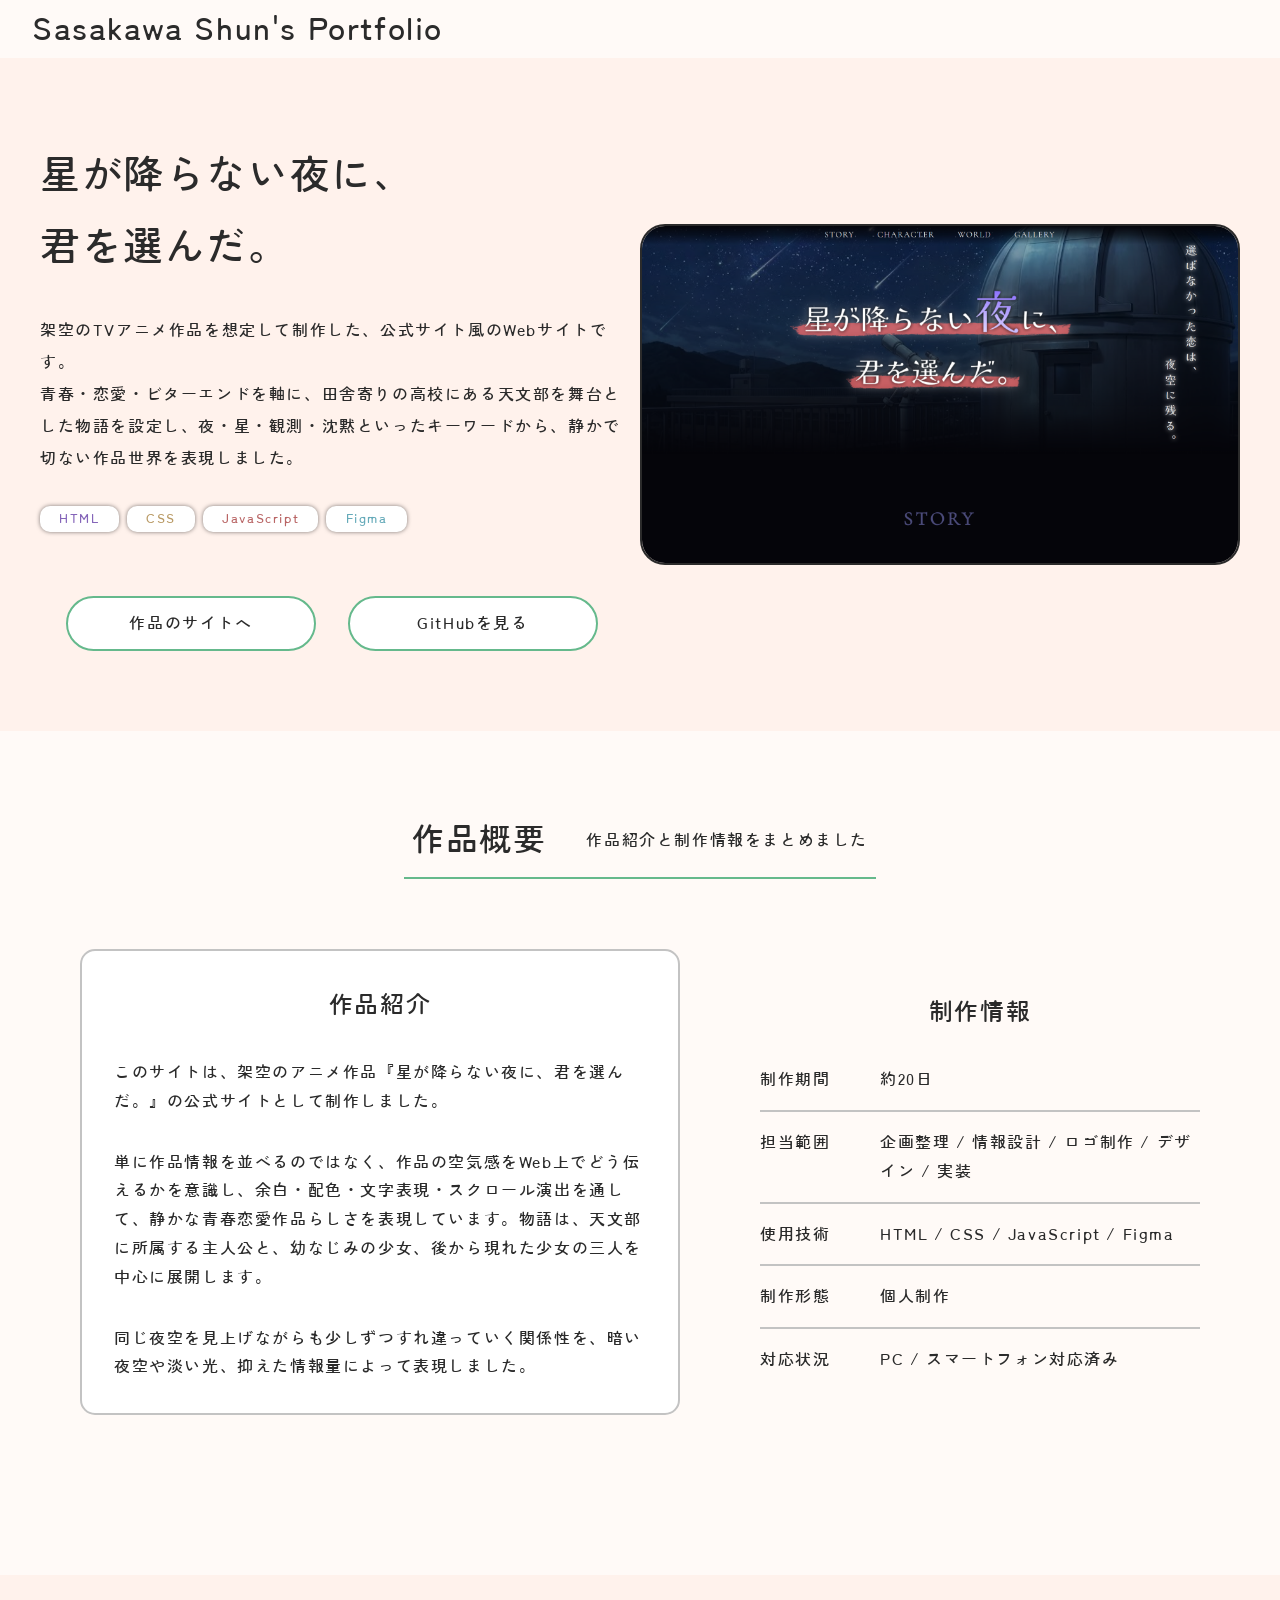
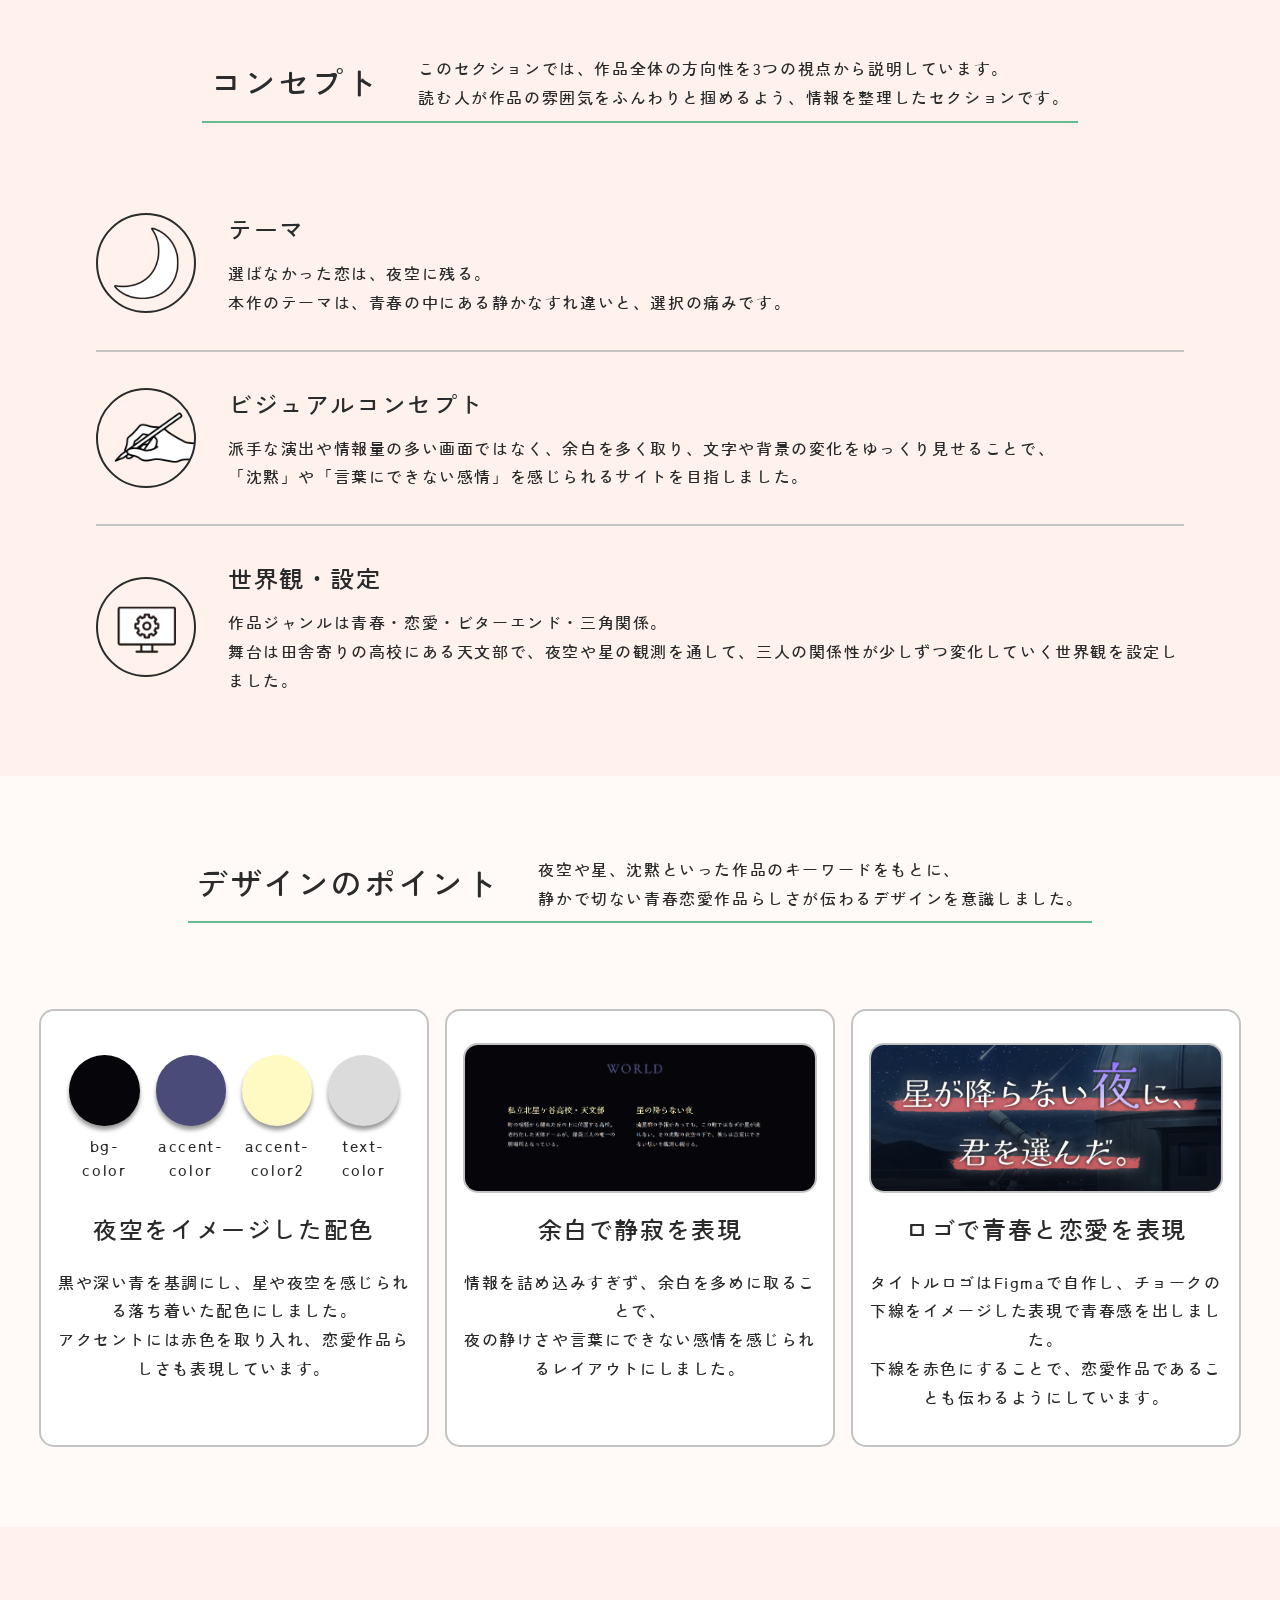
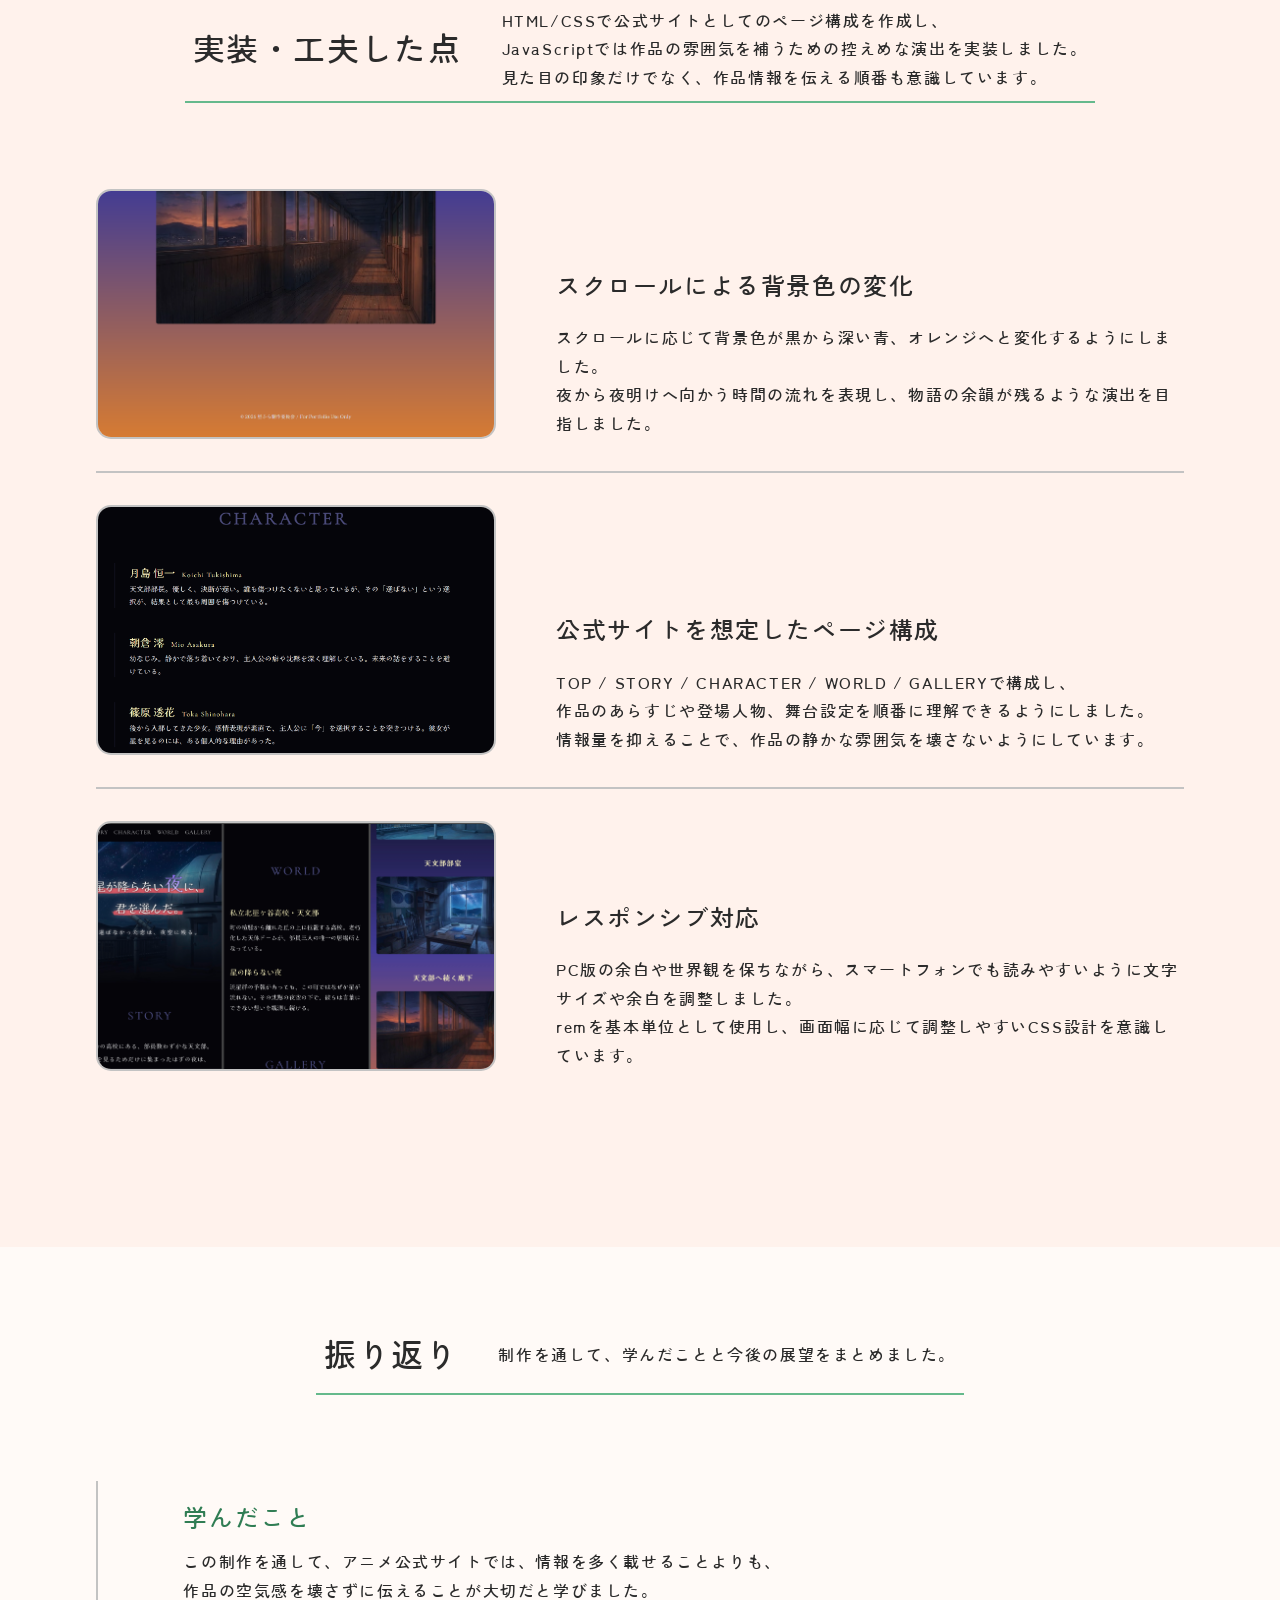
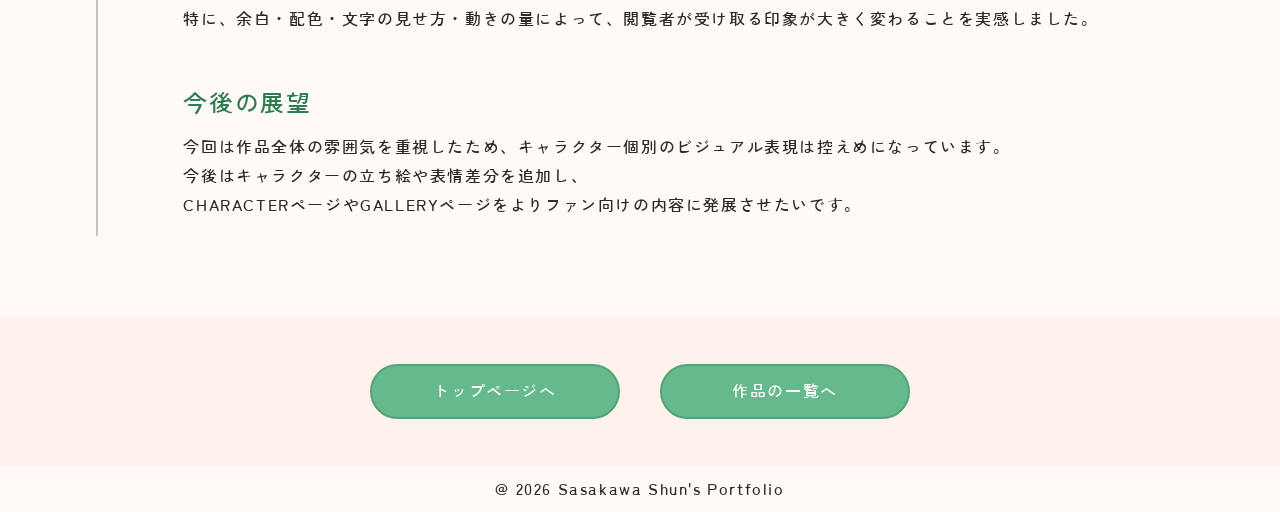
==== commit d63c7af8: "Update" ====
--- a/work-hosikimi.html
+++ b/work-hosikimi.html
@@ -113,7 +113,7 @@
                     </div>
                 </div>
             </section>
-            <section class="work-detail background--change work-design-feature">
+            <section class="work-detail work-design-feature">
                 <div class="section-heading work-detail__section-heading">
                     <h2 class="work-detail__section-heading--title">デザインのポイント</h2>
                     <p>夜空や星、沈黙といった作品のキーワードをもとに、<br class="pc-br">静かで切ない青春恋愛作品らしさが伝わるデザインを意識しました。
@@ -122,7 +122,7 @@
                 <div class="work-design-feature__inner">
                     <div class="work-design-feature__card hover-lift">
                         <div class="work-design-feature__visual">
-                            <div class="work-design-feature__color-palette">
+                            <div class="work-design-feature__color-palette work-design-feature__color-palette--4col">
                                 <div class="work-design-feature__color-item">
                                     <span class="work-design-feature__color work-design-feature__color--hosikimi-bg"></span>
                                     <span class="work-design-feature__color-name">bg-<br>color</span>
@@ -167,7 +167,7 @@
                     </div>
                 </div>
             </section>
-            <section class="work-detail work-ingenuity">
+            <section class="work-detail background--change work-ingenuity">
                 <div class="section-heading work-detail__section-heading">
                     <h2 class="work-detail__section-heading--title">実装・工夫した点</h2>
                     <p>HTML/CSSで公式サイトとしてのページ構成を作成し、<br class="pc-br">
@@ -206,7 +206,7 @@
                     </div>
                 </div>
             </section>
-            <section class="work-detail background--change work-review">
+            <section class="work-detail work-review">
                 <div class="section-heading work-detail__section-heading">
                     <h2 class="work-detail__section-heading--title">振り返り</h2>
                     <p>制作を通して、学んだことと今後の展望をまとめました。</p>
@@ -228,11 +228,11 @@
                     </div>
                 </div>
             </section>
-            <div class="work-detail__buttons">
+            <div class="work-detail__buttons background--change">
                 <a class="button work-detail__button" href="index.html">トップページへ</a>
                 <a class="button work-detail__button" href="index.html#works">作品の一覧へ</a>
             </div>
         </main>
-        <footer class="footer background--change">@ 2026 Sasakawa Shun's Portfolio</footer>
+        <footer class="footer">@ 2026 Sasakawa Shun's Portfolio</footer>
     </body>
 </html>
--- a/css/work-detail.css
+++ b/css/work-detail.css
@@ -246,13 +246,20 @@
 }
 
 .work-design-feature__color-palette {
-    display: flex;
+    display: grid;
+    grid-template-columns: repeat(3, 4.4rem);
     gap: 1.5rem;
 }
 
+.work-design-feature__color-palette--4col {
+    grid-template-columns: repeat(4, 4.4rem);
+    gap: 1rem;
+}
+
 .work-design-feature__color-item {
     display: grid;
     justify-items: center;
+    gap: .5rem;
 }
 
 .work-design-feature__color {
@@ -477,6 +484,21 @@
         grid-template-columns: minmax(0, 390px);
         padding: 0 2rem;
     }
+    
+    .work-design-feature__card {
+        grid-template-rows: auto auto 1fr;
+        height: fit-content;
+    }
+
+    .work-design-feature__visual {
+        height: auto;
+        min-height: 150px;
+    }
+
+    .work-design-feature__color-palette--4col {
+        grid-template-columns: repeat(2, 4.4rem);
+        justify-content: center;
+    }
 
     .work-design-feature__color-item {
         gap: 1rem;
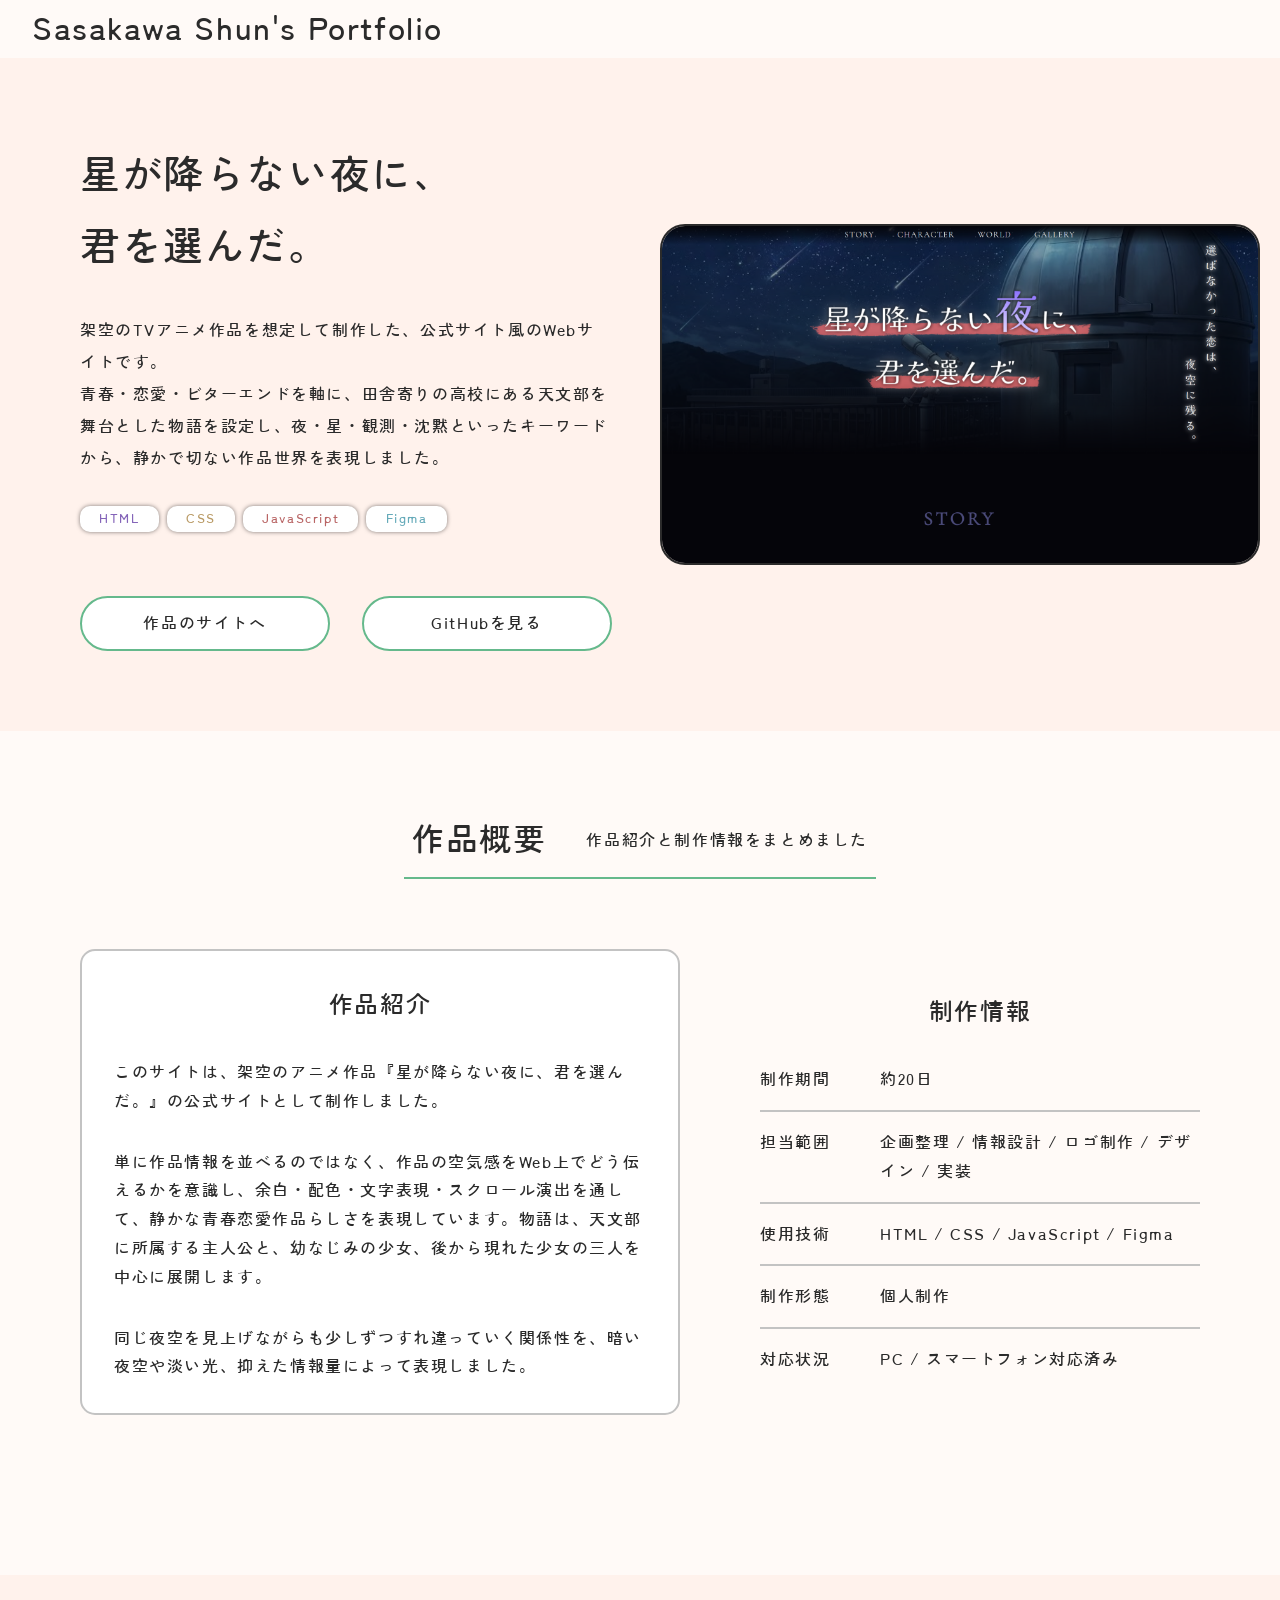
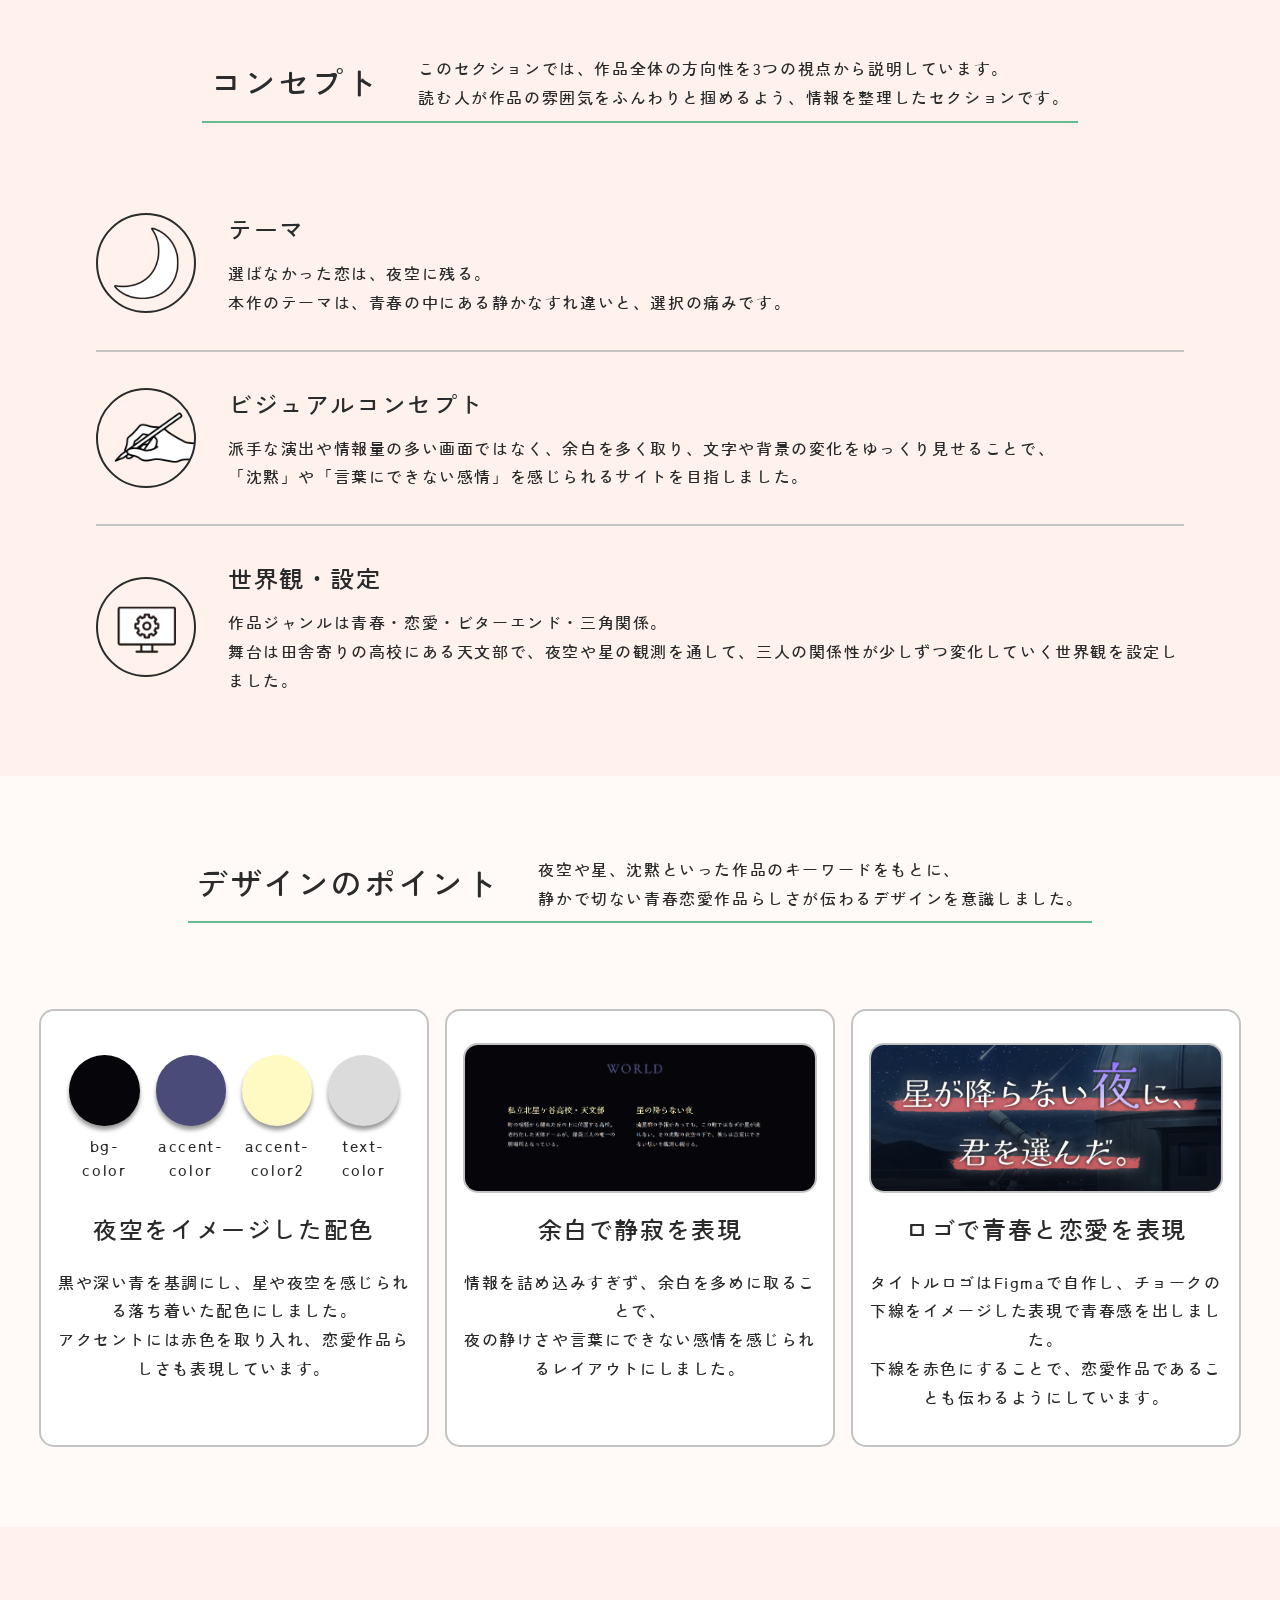
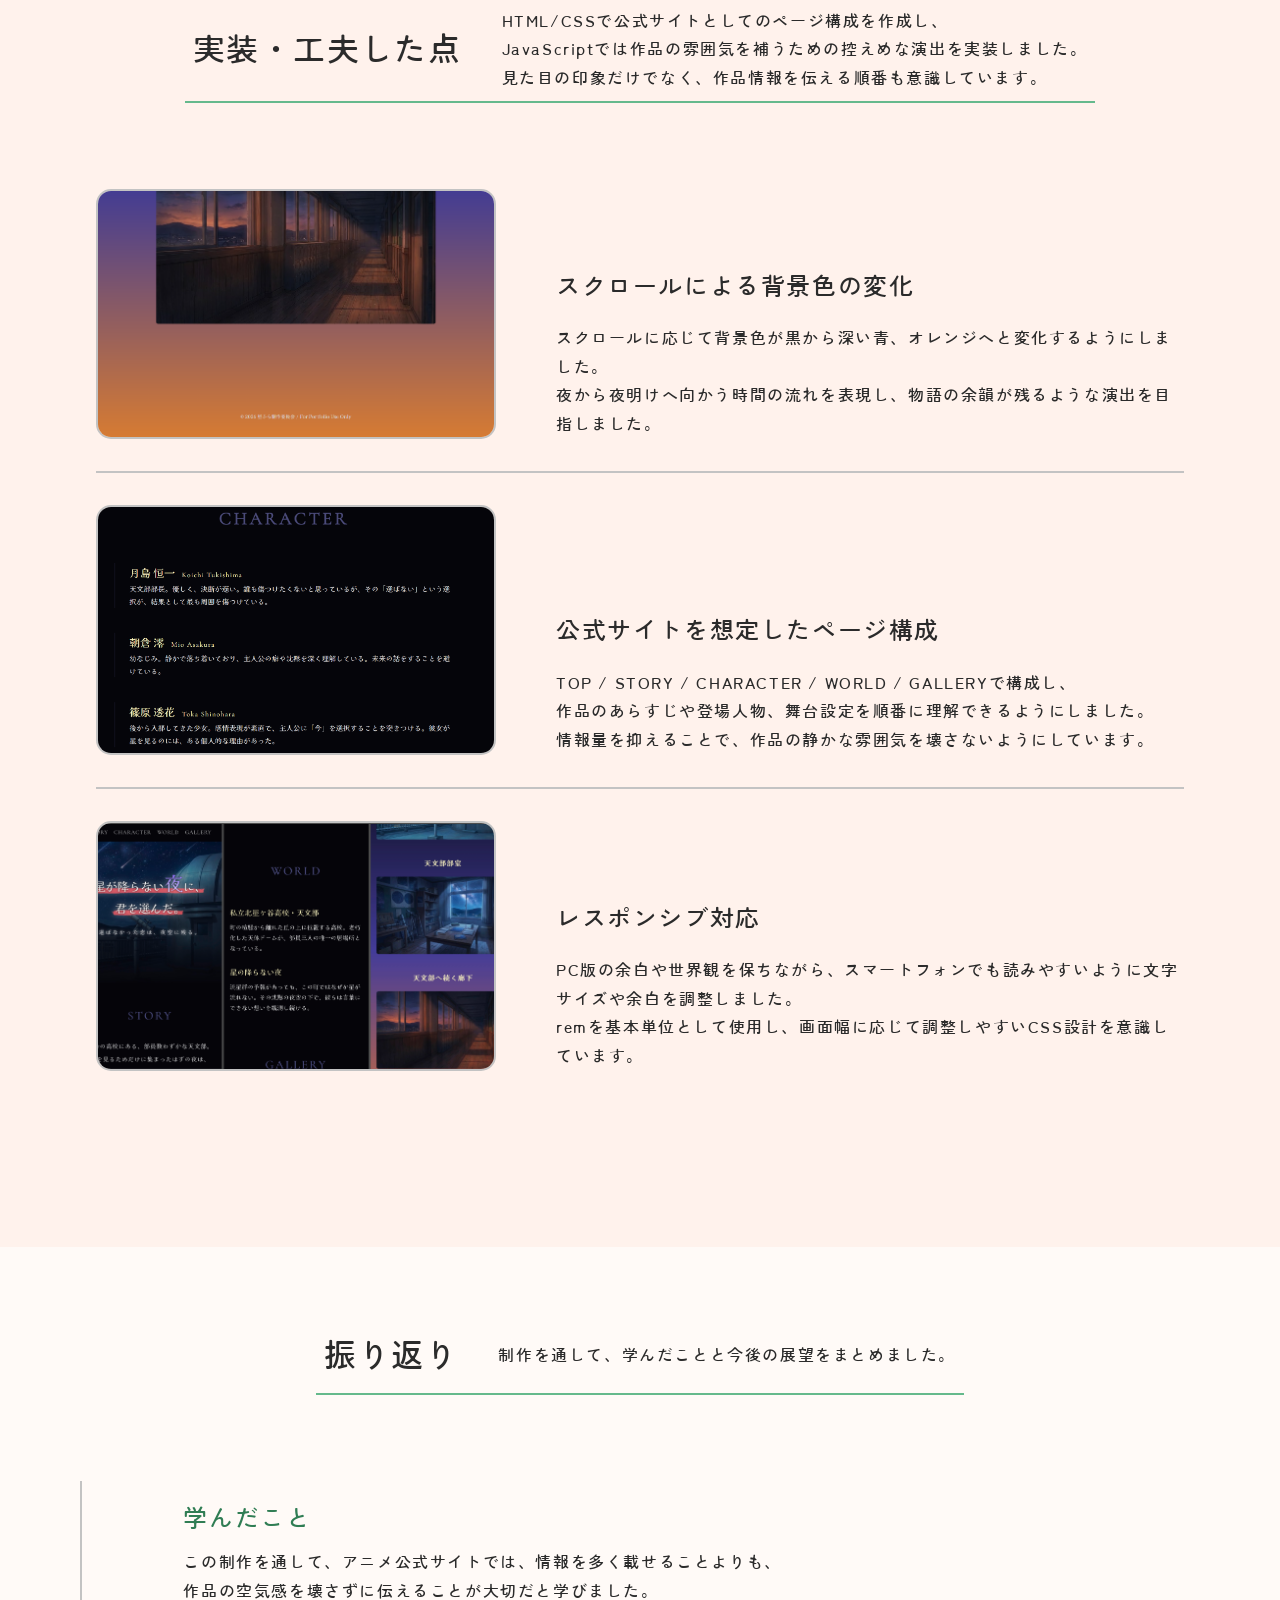
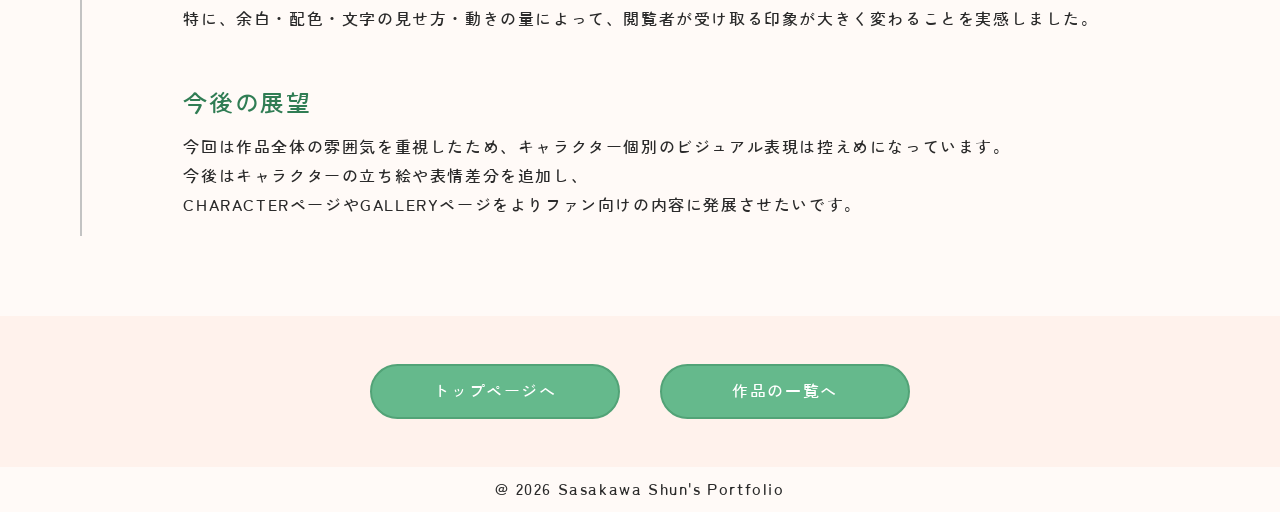
==== commit bc5bd331: "Renew HTML CSS" ====
--- a/work-hosikimi.html
+++ b/work-hosikimi.html
@@ -7,13 +7,13 @@
         <link rel="stylesheet" href="css/style.css">
         <link rel="stylesheet" href="css/work-detail.css">
         <script src="js/main.js"></script>
-        <meta name="description" content="架空アニメ作品のHP『星が降らない夜に、君を選んだ。』の作品詳細ページです。作品概要、課題設定、検索体験の工夫、実装内容、制作を通して学んだことを掲載しています。">
+        <meta name="description" content="架空アニメ作品『星が降らない夜に、君を選んだ。』の作品詳細ページです。作品概要、コンセプト、デザインの工夫、実装内容、制作を通して学んだことを掲載しています。">
     </head>
     <body>
         <header class="header"><a href="index.html"><span class="header__title">Sasakawa Shun's Portfolio</span></a></header>
         <main>
             <section class="hero background--change work-detail-hero" id="hero">
-                <div class="hero__inner">
+                <div class="hero__inner inner">
                     <div class="hero__body work-detail-hero__body">
                         <!-- <a class="hero__top--button" href="index.html">
                             <div class="top--button__inner">
@@ -211,7 +211,7 @@
                     <h2 class="work-detail__section-heading--title">振り返り</h2>
                     <p>制作を通して、学んだことと今後の展望をまとめました。</p>
                 </div>
-                <div class="work-review__inner">
+                <div class="work-review__inner inner">
                     <div class="work-review__learned">
                         <h3 class="work-review__title">学んだこと</h3>
                         <p class="work-review__text">この制作を通して、アニメ公式サイトでは、情報を多く載せることよりも、<br class="pc-br">
--- a/css/style.css
+++ b/css/style.css
@@ -83,9 +83,14 @@
     gap: 5rem;
 }
 
+.inner {
+    width: min(100% - 48px, 1120px);
+    margin: 0 auto;
+}
+
 .hero__body {
     display: grid;
-    gap: 1rem;
+    gap: 3rem;
     grid-template-columns: minmax(0, 1fr) minmax(0, 440px);
     position: relative;
     align-items: center;
@@ -129,7 +134,6 @@
 
 .hero__buttons {
     display: flex;
-    flex-wrap: wrap;
     justify-content: center;
     gap: 3rem;
 }
@@ -337,6 +341,7 @@
 .contact__list {
     display: grid;
     grid-template-columns: 1fr 1fr;
+    justify-content: center;
     margin: 5rem 0;
     padding: 0 5rem;
     gap: 3rem;
@@ -348,6 +353,7 @@
     align-items: center;
     gap: 2rem;
     padding: 1rem 2rem;
+    max-width: fit-content;
     background-color: var(--color--bg);
     border: solid 2px var(--color--button);
     border-radius: 15px;
--- a/css/work-detail.css
+++ b/css/work-detail.css
@@ -393,7 +393,6 @@
     gap: 3rem;
     margin-top: 6rem;
     padding: 1rem 1rem;
-    margin: 6rem 6rem 0;
     border-left: 2px solid #C3C3C3;
 }
 
